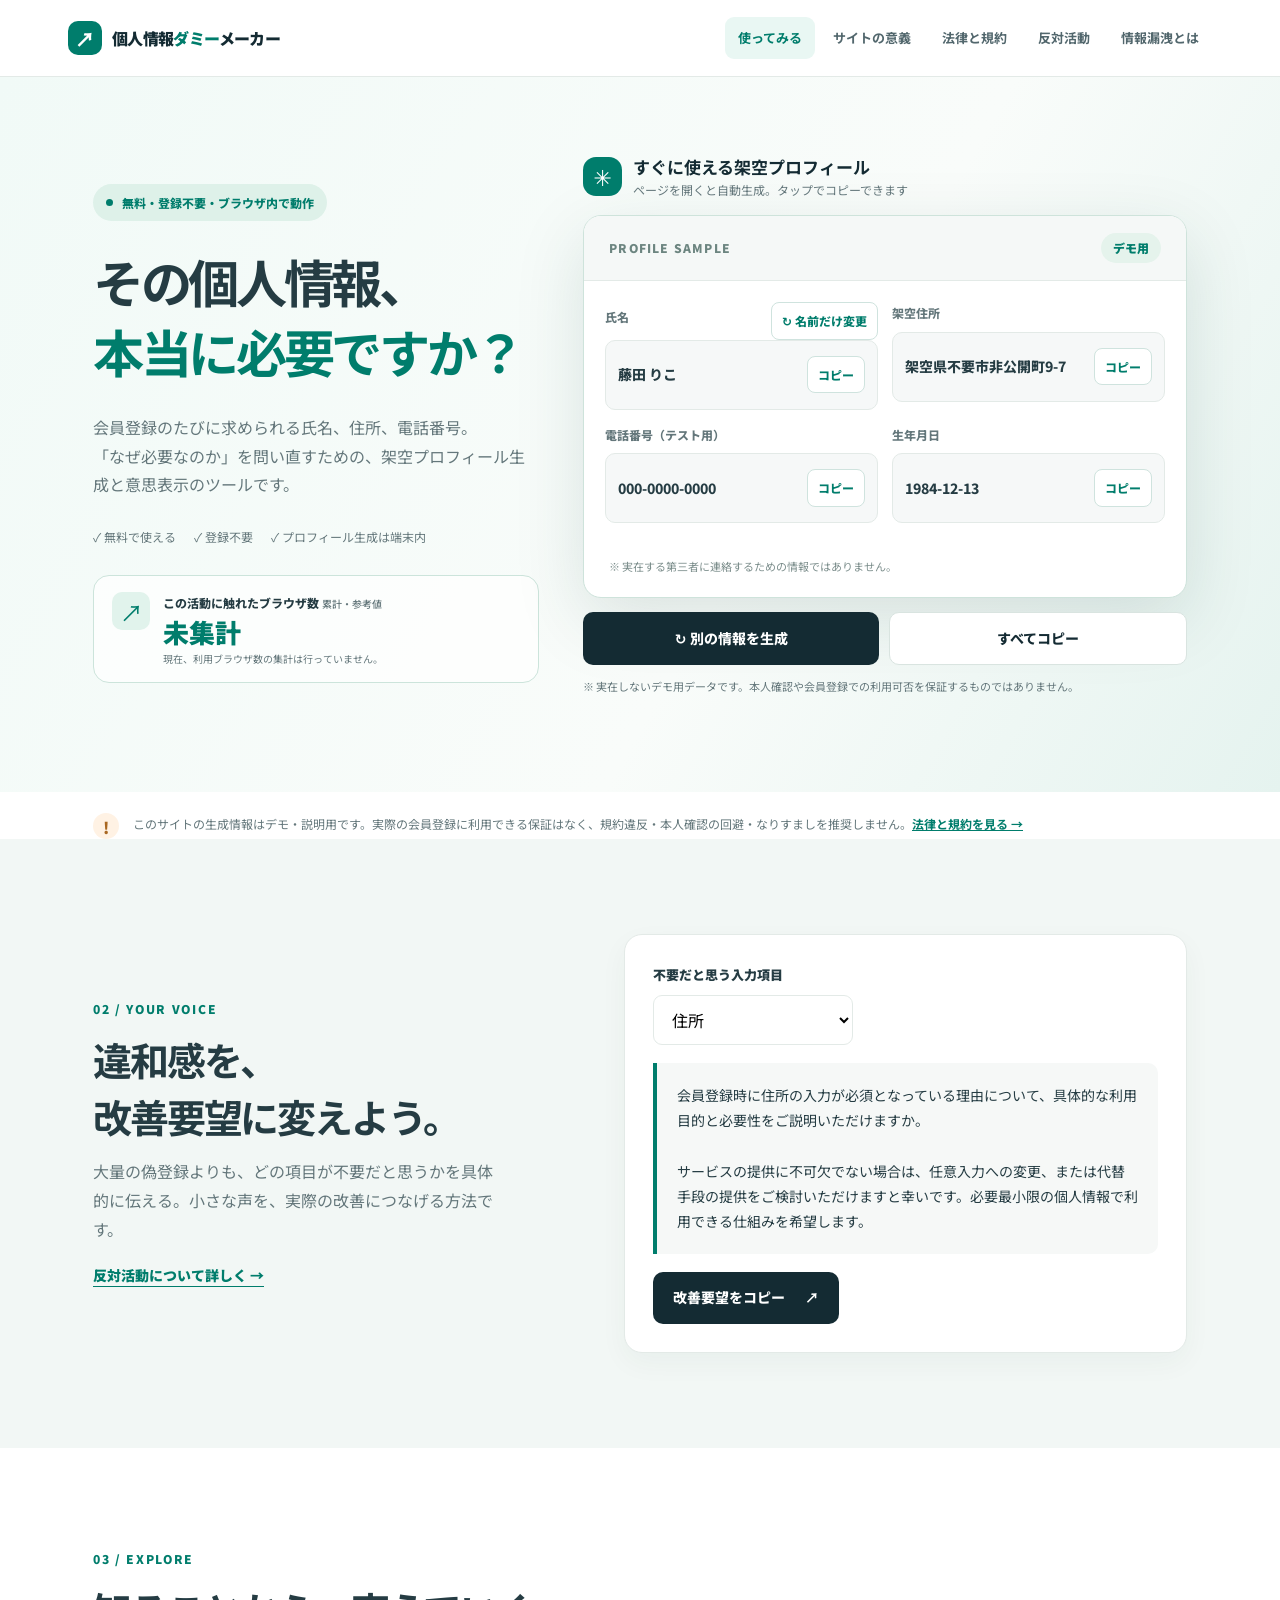
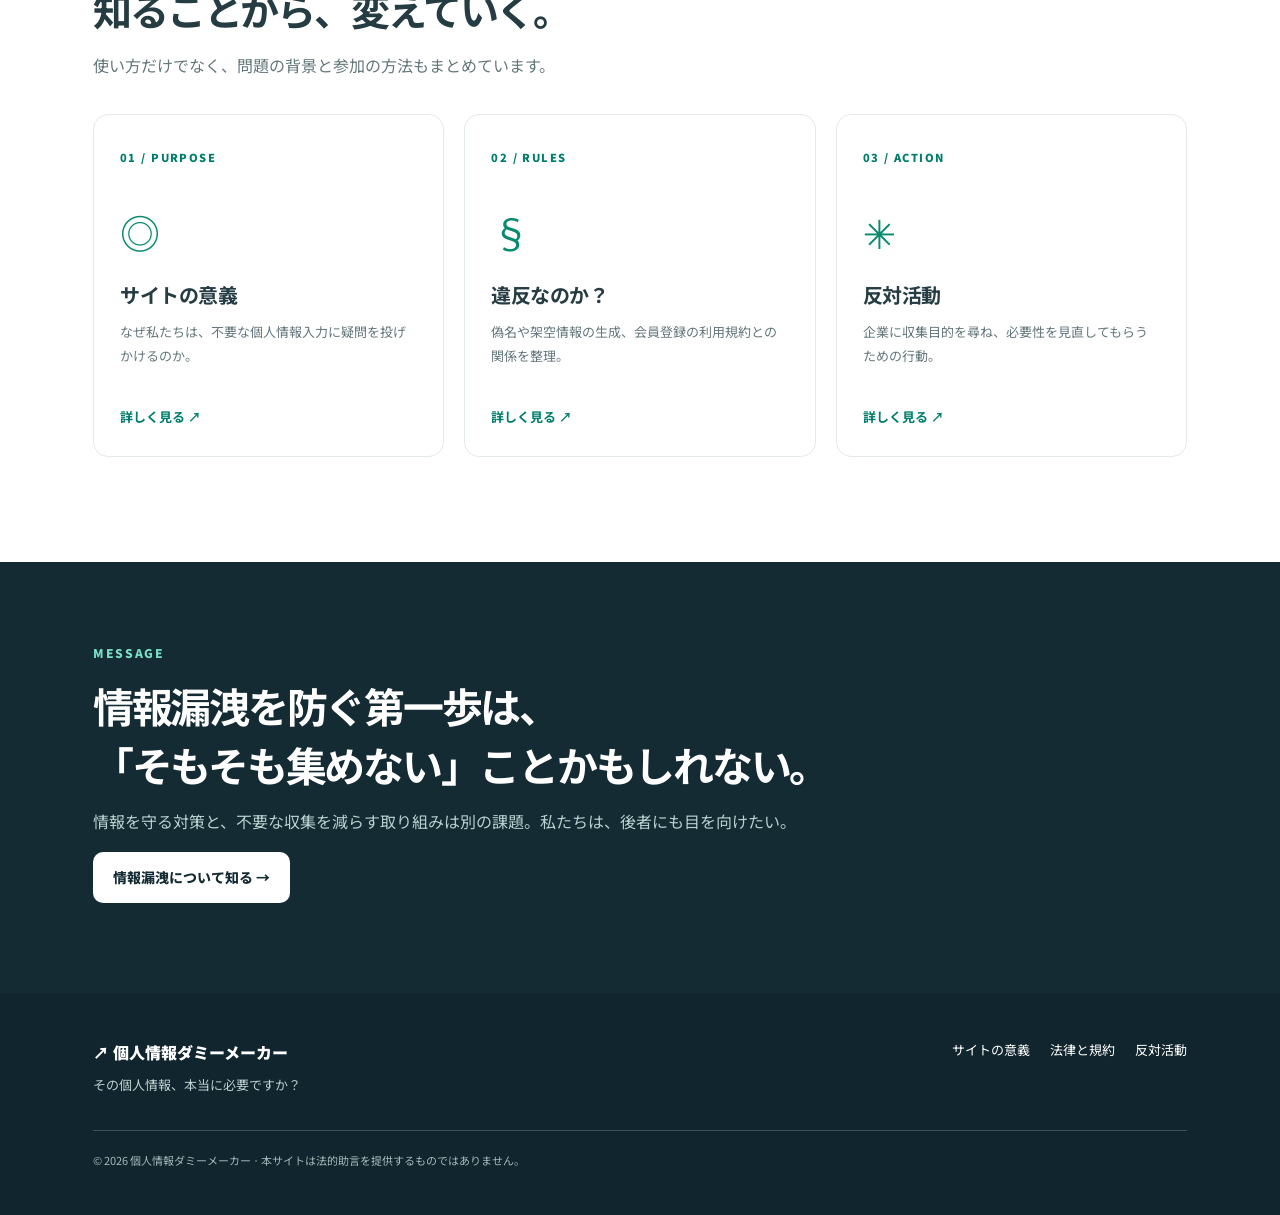
==== index.html @ c4159b0c "Publish v0.5 site with consistent branding and GitHub Pages SEO" ====
<!DOCTYPE html>

<html lang="ja"><head><meta charset="utf-8"/><meta content="width=device-width, initial-scale=1" name="viewport"/><meta content="#112a32" name="theme-color"/><meta content="架空の氏名・住所・テスト用電話番号を無料で生成。登録不要。会員登録時の不要な個人情報入力や情報漏洩について考え、企業への改善要望も作成できます。" name="description"/><meta content="index,follow" name="robots"/><meta content="website" property="og:type"/><meta content="個人情報ダミーメーカー｜無料の偽名・架空住所生成" property="og:title"/><meta content="架空の氏名・住所・テスト用電話番号を無料で生成。登録不要。会員登録時の不要な個人情報入力や情報漏洩について考え、企業への改善要望も作成できます。" property="og:description"/><title>個人情報ダミーメーカー｜無料の偽名・架空住所生成</title><link href="style.css" rel="stylesheet"/><script defer="" src="names.js"></script><script defer="" src="app.js"></script><meta content="個人情報ダミーメーカー" property="og:site_name"/><meta content="summary" name="twitter:card"/><link href="favicon.svg" rel="icon" type="image/svg+xml"/><link rel="canonical" href="https://belt32.github.io/privacy-dummy-maker/"/><meta property="og:url" content="https://belt32.github.io/privacy-dummy-maker/"/><script type="application/ld+json">{"@context": "https://schema.org", "@type": "WebSite", "name": "個人情報ダミーメーカー", "alternateName": "Privacy Dummy Maker", "url": "https://belt32.github.io/privacy-dummy-maker/", "inLanguage": "ja"}</script></head><body><a class="skip" href="#main">本文へスキップ</a><header class="topbar"><div class="topbar-inner"><a class="logo" href="index.html"><span class="logo-mark">↗</span><span>個人情報<span class="logo-accent">ダミー</span>メーカー</span></a><button aria-controls="mainNav" aria-expanded="false" aria-label="メニューを開く" class="menu-toggle" id="menuToggle"><span></span><span></span><span></span></button><nav aria-label="メインナビゲーション" class="nav" id="mainNav"><a aria-current="page" href="index.html">使ってみる</a><a href="purpose/index.html">サイトの意義</a><a href="legal/index.html">法律と規約</a><a href="action/index.html">反対活動</a><a href="information-leak/index.html">情報漏洩とは</a></nav></div></header><main id="main"><section class="hero"><div class="wrap hero-grid"><div class="hero-copy"><div class="pill"><span class="dot"></span> 無料・登録不要・ブラウザ内で動作</div><h1>その個人情報、<br/><span>本当に必要ですか？</span></h1><p>会員登録のたびに求められる氏名、住所、電話番号。<br/>「なぜ必要なのか」を問い直すための、架空プロフィール生成と意思表示のツールです。</p><div class="hero-foot"><span>✓ 無料で使える</span><span>✓ 登録不要</span><span>✓ プロフィール生成は端末内</span></div><div aria-label="累計の利用ブラウザ数" class="visitor-stat"><div aria-hidden="true" class="visitor-icon">↗</div><div><div class="visitor-stat-label">この活動に触れたブラウザ数 <span>累計・参考値</span></div><div aria-live="polite" class="visitor-value" id="visitorCount">未集計</div><p class="visitor-explain" id="visitorNote">現在、利用ブラウザ数の集計は行っていません。</p></div></div></div><div class="hero-generator" id="generator"><div class="instant-heading"><span class="instant-spark">✳</span><span><strong>すぐに使える架空プロフィール</strong><small>ページを開くと自動生成。タップでコピーできます</small></span></div><div class="generator-card"><div class="card-header"><span>PROFILE SAMPLE</span><span class="card-pill">デモ用</span></div><div class="fields"><div class="field"><div class="name-label-row"><label for="name">氏名</label><button aria-label="氏名だけを再生成" class="name-regen" id="refreshName" type="button">↻ 名前だけ変更</button></div><div class="field-line"><output id="name">青山 そら</output><button aria-label="氏名をコピー" data-copy="name" type="button">コピー</button></div></div><div class="field"><label for="address">架空住所</label><div class="field-line"><output id="address">架空県不要市情報最小町1-1</output><button aria-label="住所をコピー" data-copy="address" type="button">コピー</button></div></div><div class="field"><label for="phone">電話番号（テスト用）</label><div class="field-line"><output id="phone">000-0000-0000</output><button aria-label="電話番号をコピー" data-copy="phone" type="button">コピー</button></div></div><div class="field"><label for="birthday">生年月日</label><div class="field-line"><output id="birthday">1998-04-21</output><button aria-label="生年月日をコピー" data-copy="birthday" type="button">コピー</button></div></div></div><div class="card-bottom">※ 実在する第三者に連絡するための情報ではありません。</div></div><div class="instant-actions"><button class="btn btn-dark" id="refresh" type="button">↻ 別の情報を生成</button><button class="btn btn-outline" id="copyAll" type="button">すべてコピー</button></div><p class="instant-note">※ 実在しないデモ用データです。本人確認や会員登録での利用可否を保証するものではありません。</p><p aria-live="polite" class="feedback" id="status" role="status"></p></div></div></section><div class="notice wrap"><span>!</span><p>このサイトの生成情報はデモ・説明用です。実際の会員登録に利用できる保証はなく、規約違反・本人確認の回避・なりすましを推奨しません。<a href="legal/index.html">法律と規約を見る →</a></p></div><section class="soft-section" id="request"><div class="wrap split"><div><div class="eyebrow">02 / YOUR VOICE</div><h2>違和感を、<br/>改善要望に変えよう。</h2><p>大量の偽登録よりも、どの項目が不要だと思うかを具体的に伝える。小さな声を、実際の改善につなげる方法です。</p><a class="inline-link" href="action/index.html">反対活動について詳しく →</a></div><div class="request-card"><label for="target">不要だと思う入力項目</label><select id="target"><option value="住所">住所</option><option value="電話番号">電話番号</option><option value="本名">本名</option><option value="生年月日">生年月日</option></select><div aria-live="polite" class="letter" id="letter"></div><button class="btn btn-dark" id="copyLetter" type="button">改善要望をコピー <span>↗</span></button></div></div></section><section class="section wrap"><div class="eyebrow">03 / EXPLORE</div><h2>知ることから、変えていく。</h2><p class="section-lead">使い方だけでなく、問題の背景と参加の方法もまとめています。</p><div class="link-cards"><a class="link-card" href="purpose/index.html"><span class="link-no">01 / PURPOSE</span><span class="link-icon">◎</span><h3>サイトの意義</h3><p>なぜ私たちは、不要な個人情報入力に疑問を投げかけるのか。</p><b>詳しく見る ↗</b></a><a class="link-card" href="legal/index.html"><span class="link-no">02 / RULES</span><span class="link-icon">§</span><h3>違反なのか？</h3><p>偽名や架空情報の生成、会員登録の利用規約との関係を整理。</p><b>詳しく見る ↗</b></a><a class="link-card" href="action/index.html"><span class="link-no">03 / ACTION</span><span class="link-icon">✳</span><h3>反対活動</h3><p>企業に収集目的を尋ね、必要性を見直してもらうための行動。</p><b>詳しく見る ↗</b></a></div></section><section class="dark-band"><div class="wrap"><div class="eyebrow">MESSAGE</div><h2>情報漏洩を防ぐ第一歩は、<br/>「そもそも集めない」ことかもしれない。</h2><p>情報を守る対策と、不要な収集を減らす取り組みは別の課題。私たちは、後者にも目を向けたい。</p><a class="btn btn-white" href="information-leak/index.html">情報漏洩について知る →</a></div></section></main><footer><div class="footer-inner"><div><a class="footer-logo" href="index.html">↗ 個人情報ダミーメーカー</a><p>その個人情報、本当に必要ですか？</p></div><div class="footer-links"><a href="purpose/index.html">サイトの意義</a><a href="legal/index.html">法律と規約</a><a href="action/index.html">反対活動</a></div><small>© 2026 個人情報ダミーメーカー · 本サイトは法的助言を提供するものではありません。</small></div></footer></body></html>
---- style.css ----
@import url('https://fonts.googleapis.com/css2?family=Noto+Sans+JP:wght@400;500;600;700;800;900&display=swap');
:root{--navy:#142b33;--text:#253c43;--muted:#64777b;--teal:#007d6c;--light:#e9f7f3;--line:#e3eae7;--paper:#fff;--gray:#f6f8f8;--radius:16px}*{box-sizing:border-box}html{scroll-behavior:smooth;scroll-padding-top:100px}body{margin:0;color:var(--text);background:#fff;font:16px/1.8 'Noto Sans JP',system-ui,-apple-system,sans-serif}a{color:inherit}button,select{font:inherit}button{cursor:pointer}a:focus-visible,button:focus-visible,select:focus-visible{outline:3px solid #39baa1;outline-offset:3px}.wrap{max-width:1150px;padding-left:28px;padding-right:28px;margin:auto}.skip{position:absolute;top:-80px;left:12px;background:white;z-index:20}.skip:focus{top:8px}.topbar{position:sticky;top:0;z-index:10;background:#ffffffed;border-bottom:1px solid var(--line);backdrop-filter:blur(16px)}.topbar-inner{max-width:1200px;padding:0 28px;margin:auto;min-height:76px;display:flex;justify-content:space-between;align-items:center;gap:18px}.logo{text-decoration:none;font-size:16px;font-weight:900;white-space:nowrap;letter-spacing:-.04em;display:flex;align-items:center;gap:10px;color:var(--navy)}.logo-mark{display:grid;place-items:center;width:34px;height:34px;border-radius:10px;background:var(--teal);color:white;font-size:20px}.logo-accent{color:var(--teal)}.nav{display:flex;gap:5px;align-items:center}.nav a{text-decoration:none;font-size:13px;font-weight:700;padding:9px 13px;border-radius:9px;white-space:nowrap;color:#52676d}.nav a:hover{background:var(--gray);color:var(--teal)}.nav a[aria-current]{color:var(--teal);background:var(--light)}.menu-toggle{display:none;background:none;border:0;padding:9px}.menu-toggle span{width:22px;height:2px;background:var(--navy);display:block;margin:5px}.hero{background:linear-gradient(120deg,#f1faf7 0%,#f9fcfa 60%,#e5f3ef 100%);overflow:hidden}.hero-grid{display:grid;grid-template-columns:1.17fr .83fr;align-items:center;min-height:580px;gap:36px;padding-top:75px;padding-bottom:85px}.pill{display:inline-flex;align-items:center;gap:9px;font-weight:800;color:var(--teal);background:#def1e9;padding:8px 13px;border-radius:30px;font-size:12px}.dot{width:7px;height:7px;border-radius:50%;background:var(--teal)}h1,h2,h3,p{margin-top:0}.hero h1{font-size:clamp(38px,4.7vw,62px);line-height:1.36;letter-spacing:-.065em;margin:26px 0}.hero h1 span,.accent{color:var(--teal)}.hero-copy>p{color:var(--muted);font-size:16px;margin-bottom:27px}.hero-actions{display:flex;flex-wrap:wrap;gap:10px}.btn{border:0;display:inline-flex;align-items:center;justify-content:center;gap:20px;padding:13px 20px;border-radius:10px;text-decoration:none;font-weight:800;font-size:14px;transition:transform .15s,background .15s}.btn:hover{transform:translateY(-2px)}.btn-dark{background:var(--navy);color:#fff}.btn-dark:hover{background:#2a4c51}.btn-light,.btn-outline{background:white;color:var(--navy);border:1px solid #d9e4e0}.btn-white{background:#fff;color:var(--navy)}.hero-foot{display:flex;gap:18px;flex-wrap:wrap;font-size:12px;color:var(--muted);margin-top:27px}.hero-art{position:relative;display:grid;place-items:center;min-height:440px}.mock-card{position:relative;z-index:2;width:min(100%,365px);background:white;border:1px solid #e5efec;box-shadow:0 25px 70px #0a665026;border-radius:20px;padding:24px;transform:rotate(-4deg)}.mock-top{display:flex;justify-content:space-between;gap:10px;font-size:13px;margin-bottom:23px}.mock-top span{color:#9fb5af;letter-spacing:3px;font-size:10px}.mock-item{padding:13px 0;border-bottom:1px solid var(--line);display:grid;grid-template-columns:1fr auto;gap:3px}.mock-item small{grid-column:1/-1;color:var(--muted)}.mock-item strong{font-size:17px;letter-spacing:.01em}.mock-tag{font-size:11px;border-radius:6px;padding:3px 7px;color:#05866d;background:#e2f7f0}.mock-bottom{font-size:12px;text-align:center;color:var(--teal);font-weight:800;padding-top:23px}.ring{position:absolute;border:1px solid #72b9a66b;border-radius:50%;width:470px;height:470px}.ring-two{width:350px;height:350px}.notice{display:flex;align-items:flex-start;gap:14px;padding-top:21px;padding-bottom:0}.notice>span{background:#fff2e4;color:#a96822;width:26px;height:26px;border-radius:50%;flex:none;text-align:center;font-weight:900}.notice p{font-size:12px;color:var(--muted);margin:0}.notice a{font-weight:700;color:var(--teal)}.section{padding-top:100px;padding-bottom:105px}.section-heading{display:flex;align-items:end;justify-content:space-between;gap:20px;margin-bottom:30px}.eyebrow{color:var(--teal);font-size:12px;font-weight:900;letter-spacing:.14em;margin-bottom:12px}h2{font-size:clamp(27px,3.5vw,39px);line-height:1.45;letter-spacing:-.055em;margin-bottom:13px}h3{font-size:20px;line-height:1.5;letter-spacing:-.025em}.section-heading p,.section-lead,.lead,.split p,.generator-aside p,.link-card p,.prose p{color:var(--muted)}.section-heading p{margin-bottom:0}.generator-grid{display:grid;grid-template-columns:minmax(0,1.55fr) minmax(270px,.85fr);gap:23px}.generator-card,.request-card{background:#fff;border:1px solid var(--line);box-shadow:0 10px 28px #183e390b;border-radius:18px;overflow:hidden}.card-header{background:#f5f8f7;border-bottom:1px solid var(--line);padding:17px 25px;display:flex;justify-content:space-between;align-items:center;color:#6c8580;font-size:12px;font-weight:900;letter-spacing:.1em}.card-pill{background:#e5f3ec;border-radius:40px;padding:4px 12px;color:var(--teal);letter-spacing:0}.fields{display:grid;grid-template-columns:1fr 1fr;gap:18px;padding:25px}.field{min-width:0}.field label{display:block;color:var(--muted);font-size:12px;font-weight:800;margin-bottom:8px}.field-line{display:flex;min-height:61px;justify-content:space-between;align-items:center;gap:8px;background:var(--gray);border:1px solid var(--line);padding:10px 12px;border-radius:10px}.field output{font-weight:800;font-size:15px;overflow-wrap:anywhere}.field button{white-space:nowrap;border:1px solid #cfe3de;background:white;color:var(--teal);border-radius:8px;font-size:12px;font-weight:800;padding:7px 10px}.field button:hover{background:var(--light)}.card-bottom{padding:13px 25px 20px;color:#7c8e8c;font-size:11px}.generator-aside{background:var(--light);border-radius:18px;padding:28px}.aside-icon{font-size:32px;color:var(--teal)}.generator-aside h3{font-size:24px;margin:12px 0}.generator-aside p{font-size:14px}.generator-aside hr{border:0;border-top:1px solid #cde3db;margin:27px 0}.small{font-size:12px!important;color:var(--muted)}.inline-link{color:var(--teal);font-weight:900;text-underline-offset:5px;font-size:14px}.feedback{font-size:13px;color:var(--teal);margin-top:12px;min-height:20px}.soft-section{background:#f2f7f5;padding:95px 0}.split{display:grid;grid-template-columns:.9fr 1.1fr;gap:70px;align-items:center}.split>div>p{max-width:400px}.request-card{padding:28px}.request-card label{display:block;font-size:13px;font-weight:900;margin-bottom:9px}.request-card select{padding:11px 14px;border:1px solid var(--line);border-radius:9px;background:white;min-width:200px}.letter{white-space:pre-wrap;margin:18px 0;background:#f6f8f7;border-left:4px solid var(--teal);border-radius:0 10px 10px 0;padding:20px;font-size:14px}.link-cards{display:grid;grid-template-columns:repeat(3,1fr);gap:20px;margin-top:35px}.link-card{background:#fff;border:1px solid var(--line);border-radius:15px;padding:26px;text-decoration:none;transition:box-shadow .2s,transform .2s}.link-card:hover{box-shadow:0 14px 30px #162f2917;transform:translateY(-3px)}.link-no{font-size:11px;color:var(--teal);font-weight:900;letter-spacing:.13em}.link-icon{display:block;font-size:40px;margin:26px 0 12px;color:#0a8b70}.link-card h3{margin-bottom:10px}.link-card p{font-size:13px;min-height:68px}.link-card b{color:var(--teal);font-size:13px}.dark-band{background:var(--navy);color:white;padding:80px 0 90px}.dark-band h2{font-size:clamp(27px,3.2vw,43px)}.dark-band p{color:#bad0d0}.dark-band .eyebrow{color:#78ddc4}.page-intro{padding-top:85px;padding-bottom:70px;border-bottom:1px solid var(--line)}.page-intro h1{font-size:clamp(38px,5vw,61px);line-height:1.4;letter-spacing:-.06em;margin-bottom:18px}.page-intro .lead{max-width:780px;font-size:17px}.slim{max-width:950px}.feature-statement{font-size:clamp(23px,3vw,34px);font-weight:900;line-height:1.6;letter-spacing:-.04em;padding:35px;background:#eaf7f1;border-left:5px solid var(--teal);border-radius:0 16px 16px 0;margin-bottom:52px}.numbered article{display:grid;grid-template-columns:75px 1fr;gap:20px;padding:29px 0;border-bottom:1px solid var(--line)}.numbered article>span{font-size:35px;font-weight:900;color:#86bfae}.numbered h2{font-size:25px}.numbered p{color:var(--muted);margin:0}.info-box{background:#f5f8f7;border:1px solid var(--line);border-radius:15px;padding:25px 30px;margin:48px 0 25px}.info-box h3{margin-bottom:8px}.info-box p{margin-bottom:0;color:var(--muted)}.legal-summary{border-radius:15px;background:#eaf7f1;padding:26px;margin-bottom:36px}.legal-summary strong{color:var(--teal)}.legal-summary p{margin:9px 0 0}.law-row{display:grid;grid-template-columns:180px 1fr;gap:25px;border-bottom:1px solid var(--line);padding:26px 0}.law-row h3{font-size:19px;margin-bottom:5px}.law-row p{color:var(--muted);margin:0}.law-state{font-size:12px;font-weight:900;align-self:start;padding:7px 10px;border-radius:7px;text-align:center}.good{color:#177657;background:#e6f4ed}.caution{color:#855d11;background:#fff3d8}.risk{color:#a34443;background:#fff0ee}.slim>h2,.prose h2{font-size:26px;margin:45px 0 13px}.check-list{padding-left:23px;color:var(--text)}.check-list li{padding:5px 0}.sources{background:#f8fafa;border:1px solid var(--line);border-radius:12px;padding:24px;margin:45px 0 25px}.sources h3{font-size:16px}.sources a{display:block;color:var(--teal);font-weight:700;font-size:14px;padding:4px 0}.action-request{padding:30px;margin-top:45px;max-width:670px}.action-request h2{font-size:26px}.faq details{border-bottom:1px solid var(--line);padding:20px 0}.faq summary{cursor:pointer;font-weight:800}.faq details p{padding:15px 0 0;margin:0}.prose{max-width:900px}footer{background:#10252d;color:#fff;padding:45px 0}.footer-inner{max-width:1150px;margin:auto;padding:0 28px;display:grid;grid-template-columns:1fr 1fr;gap:20px}.footer-logo{text-decoration:none;font-weight:900}.footer-inner p{font-size:13px;color:#bed0d0;margin-top:6px}.footer-links{display:flex;justify-content:flex-end;gap:20px;font-size:13px}.footer-links a{text-decoration:none}.footer-inner small{color:#a2b8b9;grid-column:1/-1;border-top:1px solid #38515a;padding-top:20px;font-size:11px}@media(max-width:900px){.topbar-inner{padding:0 18px;min-height:66px}.menu-toggle{display:block}.nav{display:none;position:absolute;top:65px;left:0;right:0;background:white;box-shadow:0 12px 20px #142b331a;flex-direction:column;align-items:stretch;padding:10px 20px 18px}.nav.open{display:flex}.nav a{padding:12px}.hero-grid{grid-template-columns:1fr;padding-top:65px}.hero-art{min-height:330px}.mock-card{max-width:340px}.generator-grid,.split{grid-template-columns:1fr;gap:24px}.link-cards{grid-template-columns:repeat(2,1fr)}.ring{width:380px;height:380px}.ring-two{width:280px;height:280px}}@media(max-width:600px){.wrap{padding-left:19px;padding-right:19px}.logo{font-size:13px;gap:7px}.logo-mark{width:30px;height:30px}.hero-grid{padding-top:48px;padding-bottom:52px;gap:8px}.hero h1{font-size:clamp(32px,8vw,43px)}.hero-copy>p{font-size:14px}.hero-art{min-height:300px}.mock-card{width:80%;padding:18px;transform:rotate(-3deg)}.mock-item strong{font-size:15px}.hero-foot{gap:8px}.section{padding-top:68px;padding-bottom:75px}.section-heading{align-items:stretch;flex-direction:column}.section-heading .btn{align-self:flex-start}.fields{grid-template-columns:1fr;padding:18px;gap:15px}.generator-aside{padding:24px}.soft-section{padding:65px 0}.link-cards{grid-template-columns:1fr}.link-card p{min-height:auto}.page-intro{padding-top:55px;padding-bottom:45px}.page-intro h1{font-size:clamp(30px,8vw,44px)}.page-intro .lead{font-size:15px}.numbered article{grid-template-columns:46px 1fr;gap:14px}.numbered article>span{font-size:24px}.numbered h2{font-size:22px}.law-row{grid-template-columns:1fr;gap:12px}.law-state{justify-self:start}.footer-inner{grid-template-columns:1fr}.footer-links{justify-content:flex-start;flex-wrap:wrap}.feature-statement{padding:23px;font-size:22px}}
@media(prefers-reduced-motion:reduce){html{scroll-behavior:auto}*{transition:none!important}}

/* v0.3: immediate generator and honest counter */
.hero-grid{grid-template-columns:minmax(0,.85fr) minmax(0,1.15fr);gap:44px;min-height:0;padding-top:76px;padding-bottom:78px;align-items:center}
.hero-copy h1{font-size:clamp(35px,4.0vw,55px)}
.hero-generator{min-width:0;scroll-margin-top:100px}
.hero-generator .generator-card{box-shadow:0 22px 70px #123e3621;border-color:#cee3db}
.hero-generator .fields{grid-template-columns:1fr 1fr;gap:14px;padding:21px}
.hero-generator .field-line{min-height:70px}
.hero-generator .field output{font-size:14px}
.instant-heading{display:flex;align-items:center;gap:11px;margin-bottom:16px;color:var(--navy)}
.instant-heading strong,.instant-heading small{display:block;line-height:1.6}
.instant-heading strong{font-size:17px}
.instant-heading small{font-size:12px;color:var(--muted)}
.instant-spark{display:grid;place-items:center;color:white;background:var(--teal);width:39px;height:39px;flex:none;border-radius:13px;font-size:22px}
.instant-actions{display:flex;gap:10px;margin-top:14px}
.instant-actions .btn{flex:1;gap:9px}
.instant-note{font-size:11px;color:var(--muted);margin:12px 0 0;line-height:1.7}
.hero-generator .feedback{margin:0;min-height:18px}
.visitor-stat{display:flex;gap:13px;align-items:flex-start;border:1px solid #cce4db;border-radius:16px;padding:16px 18px;background:#ffffffb8;margin-top:27px;max-width:470px}
.visitor-icon{background:#e1f3ec;color:var(--teal);border-radius:10px;display:grid;place-items:center;width:38px;height:38px;flex:none;font-size:23px}
.visitor-stat-label{font-size:12px;color:var(--text);font-weight:800}
.visitor-stat-label span{font-weight:500;font-size:10px;color:var(--muted)}
.visitor-value{font-size:26px;font-weight:900;color:var(--teal);line-height:1.45;font-variant-numeric:tabular-nums}
.visitor-value.is-unavailable{font-size:17px;color:var(--muted)}
.visitor-explain{margin:0;font-size:10px;color:var(--muted);line-height:1.5}
@media(max-width:1000px){.hero-grid{grid-template-columns:1fr;gap:30px}.hero-generator{max-width:680px;width:100%}.hero-copy{max-width:680px}.hero-copy h1{font-size:clamp(34px,6vw,55px)}}
@media(max-width:600px){.hero-grid{padding-top:37px;padding-bottom:43px;gap:26px}.hero-generator .fields{grid-template-columns:1fr;padding:16px;gap:11px}.hero-generator .field-line{min-height:57px}.instant-actions{flex-wrap:wrap}.instant-actions .btn{font-size:12px;padding:12px 10px}.visitor-stat{margin-top:19px}.instant-heading strong{font-size:15px}.instant-heading small{font-size:11px}}

/* 氏名欄の再生成ボタン */
.name-label-row{display:flex;align-items:center;justify-content:space-between;gap:12px}.name-regen{font:inherit;font-size:12px;font-weight:700;cursor:pointer;border:0;background:transparent;color:#326e69;padding:4px 0}.name-regen:hover{text-decoration:underline}.name-regen:focus-visible{outline:2px solid #326e69;outline-offset:3px;border-radius:3px}
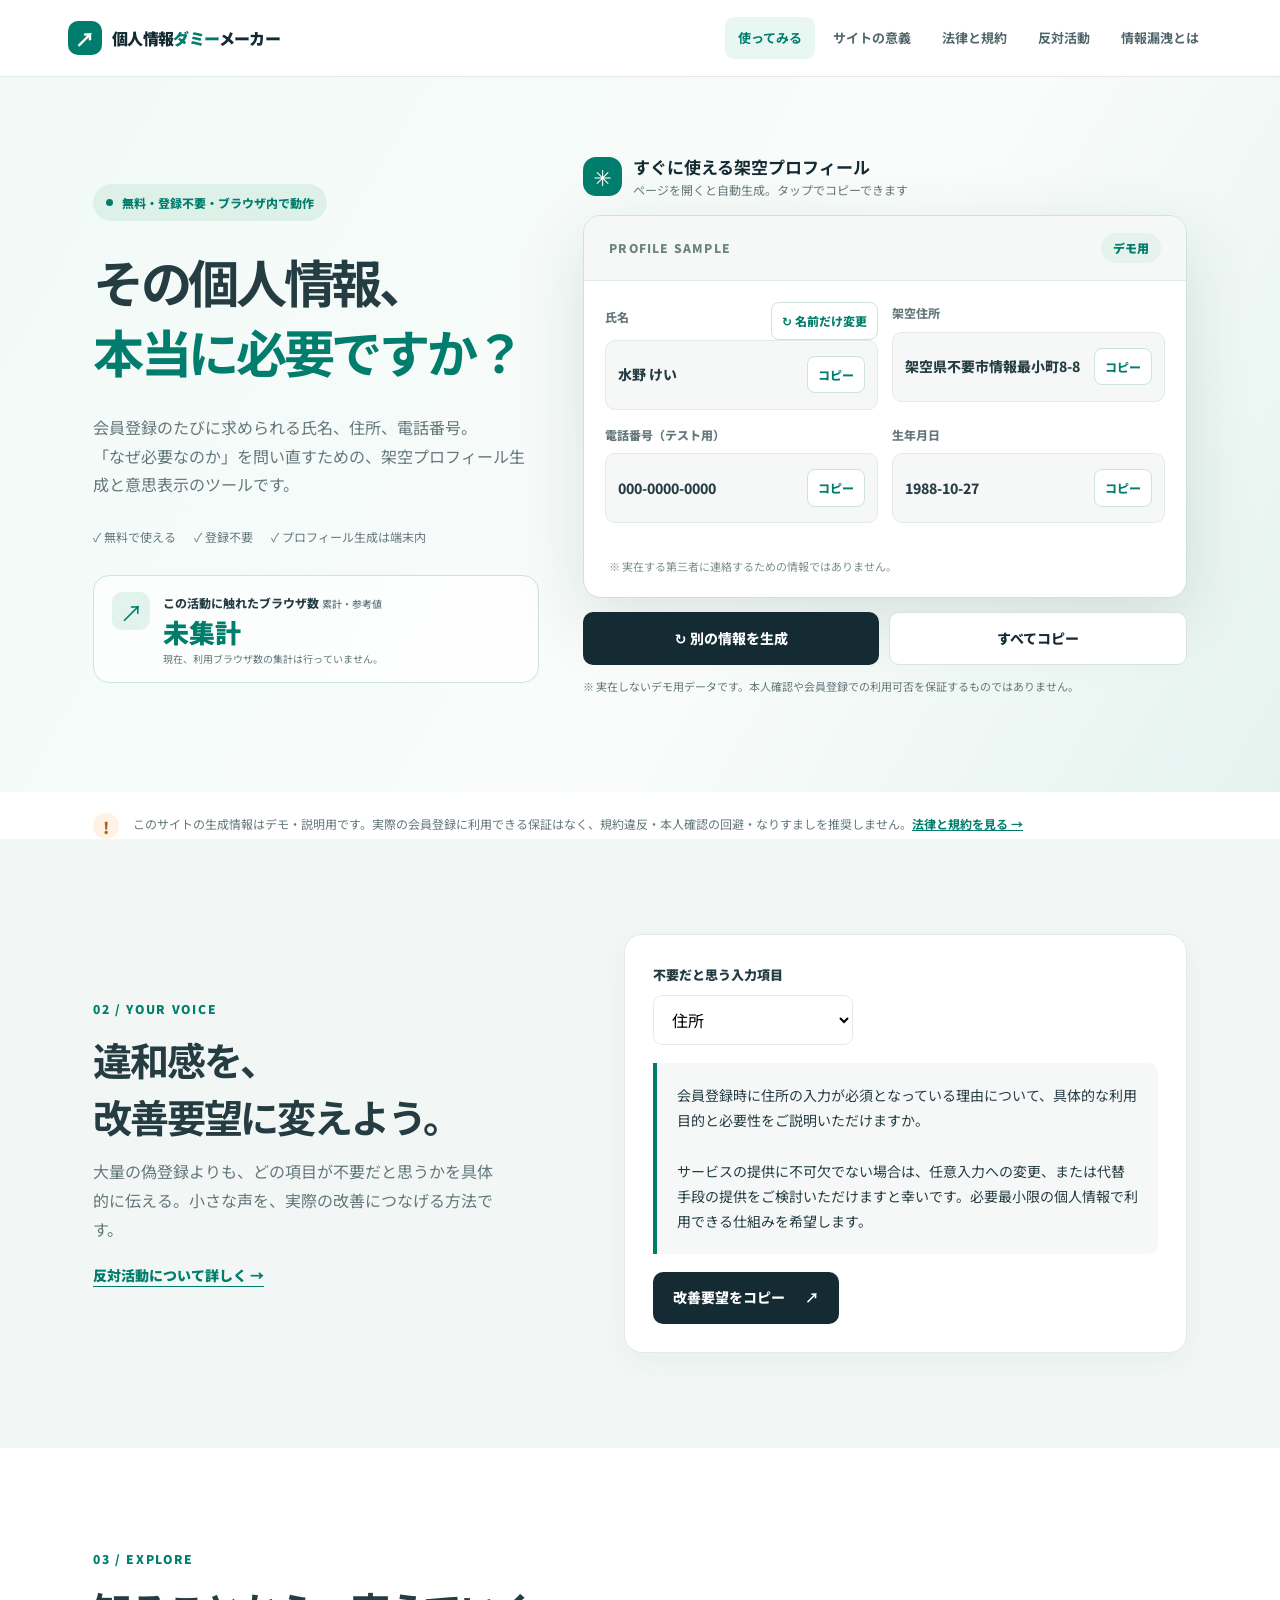
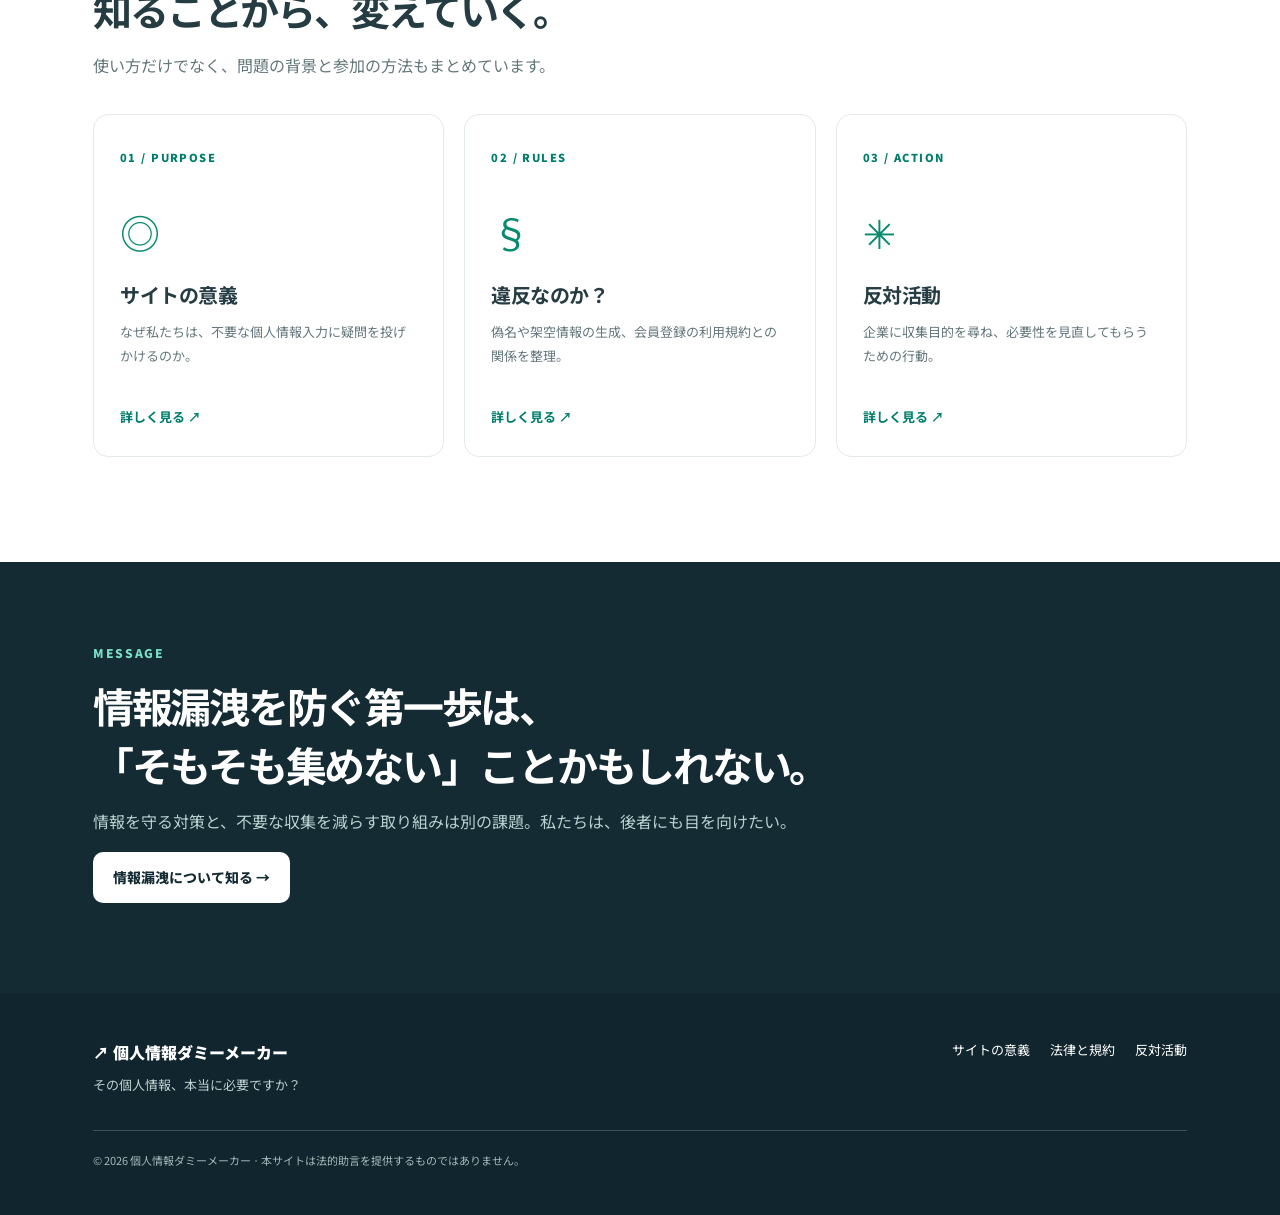
==== commit 9f40db75: "Prepare optional Cloudflare D1 browser counter with inactive configuration" ====
--- a/index.html
+++ b/index.html
@@ -1,3 +1,3 @@
 <!DOCTYPE html>
 
-<html lang="ja"><head><meta charset="utf-8"/><meta content="width=device-width, initial-scale=1" name="viewport"/><meta content="#112a32" name="theme-color"/><meta content="架空の氏名・住所・テスト用電話番号を無料で生成。登録不要。会員登録時の不要な個人情報入力や情報漏洩について考え、企業への改善要望も作成できます。" name="description"/><meta content="index,follow" name="robots"/><meta content="website" property="og:type"/><meta content="個人情報ダミーメーカー｜無料の偽名・架空住所生成" property="og:title"/><meta content="架空の氏名・住所・テスト用電話番号を無料で生成。登録不要。会員登録時の不要な個人情報入力や情報漏洩について考え、企業への改善要望も作成できます。" property="og:description"/><title>個人情報ダミーメーカー｜無料の偽名・架空住所生成</title><link href="style.css" rel="stylesheet"/><script defer="" src="names.js"></script><script defer="" src="app.js"></script><meta content="個人情報ダミーメーカー" property="og:site_name"/><meta content="summary" name="twitter:card"/><link href="favicon.svg" rel="icon" type="image/svg+xml"/><link rel="canonical" href="https://belt32.github.io/privacy-dummy-maker/"/><meta property="og:url" content="https://belt32.github.io/privacy-dummy-maker/"/><script type="application/ld+json">{"@context": "https://schema.org", "@type": "WebSite", "name": "個人情報ダミーメーカー", "alternateName": "Privacy Dummy Maker", "url": "https://belt32.github.io/privacy-dummy-maker/", "inLanguage": "ja"}</script></head><body><a class="skip" href="#main">本文へスキップ</a><header class="topbar"><div class="topbar-inner"><a class="logo" href="index.html"><span class="logo-mark">↗</span><span>個人情報<span class="logo-accent">ダミー</span>メーカー</span></a><button aria-controls="mainNav" aria-expanded="false" aria-label="メニューを開く" class="menu-toggle" id="menuToggle"><span></span><span></span><span></span></button><nav aria-label="メインナビゲーション" class="nav" id="mainNav"><a aria-current="page" href="index.html">使ってみる</a><a href="purpose/index.html">サイトの意義</a><a href="legal/index.html">法律と規約</a><a href="action/index.html">反対活動</a><a href="information-leak/index.html">情報漏洩とは</a></nav></div></header><main id="main"><section class="hero"><div class="wrap hero-grid"><div class="hero-copy"><div class="pill"><span class="dot"></span> 無料・登録不要・ブラウザ内で動作</div><h1>その個人情報、<br/><span>本当に必要ですか？</span></h1><p>会員登録のたびに求められる氏名、住所、電話番号。<br/>「なぜ必要なのか」を問い直すための、架空プロフィール生成と意思表示のツールです。</p><div class="hero-foot"><span>✓ 無料で使える</span><span>✓ 登録不要</span><span>✓ プロフィール生成は端末内</span></div><div aria-label="累計の利用ブラウザ数" class="visitor-stat"><div aria-hidden="true" class="visitor-icon">↗</div><div><div class="visitor-stat-label">この活動に触れたブラウザ数 <span>累計・参考値</span></div><div aria-live="polite" class="visitor-value" id="visitorCount">未集計</div><p class="visitor-explain" id="visitorNote">現在、利用ブラウザ数の集計は行っていません。</p></div></div></div><div class="hero-generator" id="generator"><div class="instant-heading"><span class="instant-spark">✳</span><span><strong>すぐに使える架空プロフィール</strong><small>ページを開くと自動生成。タップでコピーできます</small></span></div><div class="generator-card"><div class="card-header"><span>PROFILE SAMPLE</span><span class="card-pill">デモ用</span></div><div class="fields"><div class="field"><div class="name-label-row"><label for="name">氏名</label><button aria-label="氏名だけを再生成" class="name-regen" id="refreshName" type="button">↻ 名前だけ変更</button></div><div class="field-line"><output id="name">青山 そら</output><button aria-label="氏名をコピー" data-copy="name" type="button">コピー</button></div></div><div class="field"><label for="address">架空住所</label><div class="field-line"><output id="address">架空県不要市情報最小町1-1</output><button aria-label="住所をコピー" data-copy="address" type="button">コピー</button></div></div><div class="field"><label for="phone">電話番号（テスト用）</label><div class="field-line"><output id="phone">000-0000-0000</output><button aria-label="電話番号をコピー" data-copy="phone" type="button">コピー</button></div></div><div class="field"><label for="birthday">生年月日</label><div class="field-line"><output id="birthday">1998-04-21</output><button aria-label="生年月日をコピー" data-copy="birthday" type="button">コピー</button></div></div></div><div class="card-bottom">※ 実在する第三者に連絡するための情報ではありません。</div></div><div class="instant-actions"><button class="btn btn-dark" id="refresh" type="button">↻ 別の情報を生成</button><button class="btn btn-outline" id="copyAll" type="button">すべてコピー</button></div><p class="instant-note">※ 実在しないデモ用データです。本人確認や会員登録での利用可否を保証するものではありません。</p><p aria-live="polite" class="feedback" id="status" role="status"></p></div></div></section><div class="notice wrap"><span>!</span><p>このサイトの生成情報はデモ・説明用です。実際の会員登録に利用できる保証はなく、規約違反・本人確認の回避・なりすましを推奨しません。<a href="legal/index.html">法律と規約を見る →</a></p></div><section class="soft-section" id="request"><div class="wrap split"><div><div class="eyebrow">02 / YOUR VOICE</div><h2>違和感を、<br/>改善要望に変えよう。</h2><p>大量の偽登録よりも、どの項目が不要だと思うかを具体的に伝える。小さな声を、実際の改善につなげる方法です。</p><a class="inline-link" href="action/index.html">反対活動について詳しく →</a></div><div class="request-card"><label for="target">不要だと思う入力項目</label><select id="target"><option value="住所">住所</option><option value="電話番号">電話番号</option><option value="本名">本名</option><option value="生年月日">生年月日</option></select><div aria-live="polite" class="letter" id="letter"></div><button class="btn btn-dark" id="copyLetter" type="button">改善要望をコピー <span>↗</span></button></div></div></section><section class="section wrap"><div class="eyebrow">03 / EXPLORE</div><h2>知ることから、変えていく。</h2><p class="section-lead">使い方だけでなく、問題の背景と参加の方法もまとめています。</p><div class="link-cards"><a class="link-card" href="purpose/index.html"><span class="link-no">01 / PURPOSE</span><span class="link-icon">◎</span><h3>サイトの意義</h3><p>なぜ私たちは、不要な個人情報入力に疑問を投げかけるのか。</p><b>詳しく見る ↗</b></a><a class="link-card" href="legal/index.html"><span class="link-no">02 / RULES</span><span class="link-icon">§</span><h3>違反なのか？</h3><p>偽名や架空情報の生成、会員登録の利用規約との関係を整理。</p><b>詳しく見る ↗</b></a><a class="link-card" href="action/index.html"><span class="link-no">03 / ACTION</span><span class="link-icon">✳</span><h3>反対活動</h3><p>企業に収集目的を尋ね、必要性を見直してもらうための行動。</p><b>詳しく見る ↗</b></a></div></section><section class="dark-band"><div class="wrap"><div class="eyebrow">MESSAGE</div><h2>情報漏洩を防ぐ第一歩は、<br/>「そもそも集めない」ことかもしれない。</h2><p>情報を守る対策と、不要な収集を減らす取り組みは別の課題。私たちは、後者にも目を向けたい。</p><a class="btn btn-white" href="information-leak/index.html">情報漏洩について知る →</a></div></section></main><footer><div class="footer-inner"><div><a class="footer-logo" href="index.html">↗ 個人情報ダミーメーカー</a><p>その個人情報、本当に必要ですか？</p></div><div class="footer-links"><a href="purpose/index.html">サイトの意義</a><a href="legal/index.html">法律と規約</a><a href="action/index.html">反対活動</a></div><small>© 2026 個人情報ダミーメーカー · 本サイトは法的助言を提供するものではありません。</small></div></footer></body></html>+<html lang="ja"><head><meta charset="utf-8"/><meta content="width=device-width, initial-scale=1" name="viewport"/><meta content="#112a32" name="theme-color"/><meta content="架空の氏名・住所・テスト用電話番号を無料で生成。登録不要。会員登録時の不要な個人情報入力や情報漏洩について考え、企業への改善要望も作成できます。" name="description"/><meta content="index,follow" name="robots"/><meta content="website" property="og:type"/><meta content="個人情報ダミーメーカー｜無料の偽名・架空住所生成" property="og:title"/><meta content="架空の氏名・住所・テスト用電話番号を無料で生成。登録不要。会員登録時の不要な個人情報入力や情報漏洩について考え、企業への改善要望も作成できます。" property="og:description"/><title>個人情報ダミーメーカー｜無料の偽名・架空住所生成</title><link href="style.css" rel="stylesheet"/><script defer="" src="names.js"></script><script defer="" src="app.js"></script><meta content="個人情報ダミーメーカー" property="og:site_name"/><meta content="summary" name="twitter:card"/><link href="favicon.svg" rel="icon" type="image/svg+xml"/><link rel="canonical" href="https://belt32.github.io/privacy-dummy-maker/"/><meta property="og:url" content="https://belt32.github.io/privacy-dummy-maker/"/><script type="application/ld+json">{"@context": "https://schema.org", "@type": "WebSite", "name": "個人情報ダミーメーカー", "alternateName": "Privacy Dummy Maker", "url": "https://belt32.github.io/privacy-dummy-maker/", "inLanguage": "ja"}</script><script defer src="counter-config.js"></script><script defer src="counter.js"></script></head><body><a class="skip" href="#main">本文へスキップ</a><header class="topbar"><div class="topbar-inner"><a class="logo" href="index.html"><span class="logo-mark">↗</span><span>個人情報<span class="logo-accent">ダミー</span>メーカー</span></a><button aria-controls="mainNav" aria-expanded="false" aria-label="メニューを開く" class="menu-toggle" id="menuToggle"><span></span><span></span><span></span></button><nav aria-label="メインナビゲーション" class="nav" id="mainNav"><a aria-current="page" href="index.html">使ってみる</a><a href="purpose/index.html">サイトの意義</a><a href="legal/index.html">法律と規約</a><a href="action/index.html">反対活動</a><a href="information-leak/index.html">情報漏洩とは</a></nav></div></header><main id="main"><section class="hero"><div class="wrap hero-grid"><div class="hero-copy"><div class="pill"><span class="dot"></span> 無料・登録不要・ブラウザ内で動作</div><h1>その個人情報、<br/><span>本当に必要ですか？</span></h1><p>会員登録のたびに求められる氏名、住所、電話番号。<br/>「なぜ必要なのか」を問い直すための、架空プロフィール生成と意思表示のツールです。</p><div class="hero-foot"><span>✓ 無料で使える</span><span>✓ 登録不要</span><span>✓ プロフィール生成は端末内</span></div><div aria-label="累計の利用ブラウザ数" class="visitor-stat"><div aria-hidden="true" class="visitor-icon">↗</div><div><div class="visitor-stat-label">この活動に触れたブラウザ数 <span>累計・参考値</span></div><div aria-live="polite" class="visitor-value" id="visitorCount">未集計</div><p class="visitor-explain" id="visitorNote">現在、利用ブラウザ数の集計は行っていません。</p></div></div></div><div class="hero-generator" id="generator"><div class="instant-heading"><span class="instant-spark">✳</span><span><strong>すぐに使える架空プロフィール</strong><small>ページを開くと自動生成。タップでコピーできます</small></span></div><div class="generator-card"><div class="card-header"><span>PROFILE SAMPLE</span><span class="card-pill">デモ用</span></div><div class="fields"><div class="field"><div class="name-label-row"><label for="name">氏名</label><button aria-label="氏名だけを再生成" class="name-regen" id="refreshName" type="button">↻ 名前だけ変更</button></div><div class="field-line"><output id="name">青山 そら</output><button aria-label="氏名をコピー" data-copy="name" type="button">コピー</button></div></div><div class="field"><label for="address">架空住所</label><div class="field-line"><output id="address">架空県不要市情報最小町1-1</output><button aria-label="住所をコピー" data-copy="address" type="button">コピー</button></div></div><div class="field"><label for="phone">電話番号（テスト用）</label><div class="field-line"><output id="phone">000-0000-0000</output><button aria-label="電話番号をコピー" data-copy="phone" type="button">コピー</button></div></div><div class="field"><label for="birthday">生年月日</label><div class="field-line"><output id="birthday">1998-04-21</output><button aria-label="生年月日をコピー" data-copy="birthday" type="button">コピー</button></div></div></div><div class="card-bottom">※ 実在する第三者に連絡するための情報ではありません。</div></div><div class="instant-actions"><button class="btn btn-dark" id="refresh" type="button">↻ 別の情報を生成</button><button class="btn btn-outline" id="copyAll" type="button">すべてコピー</button></div><p class="instant-note">※ 実在しないデモ用データです。本人確認や会員登録での利用可否を保証するものではありません。</p><p aria-live="polite" class="feedback" id="status" role="status"></p></div></div></section><div class="notice wrap"><span>!</span><p>このサイトの生成情報はデモ・説明用です。実際の会員登録に利用できる保証はなく、規約違反・本人確認の回避・なりすましを推奨しません。<a href="legal/index.html">法律と規約を見る →</a></p></div><section class="soft-section" id="request"><div class="wrap split"><div><div class="eyebrow">02 / YOUR VOICE</div><h2>違和感を、<br/>改善要望に変えよう。</h2><p>大量の偽登録よりも、どの項目が不要だと思うかを具体的に伝える。小さな声を、実際の改善につなげる方法です。</p><a class="inline-link" href="action/index.html">反対活動について詳しく →</a></div><div class="request-card"><label for="target">不要だと思う入力項目</label><select id="target"><option value="住所">住所</option><option value="電話番号">電話番号</option><option value="本名">本名</option><option value="生年月日">生年月日</option></select><div aria-live="polite" class="letter" id="letter"></div><button class="btn btn-dark" id="copyLetter" type="button">改善要望をコピー <span>↗</span></button></div></div></section><section class="section wrap"><div class="eyebrow">03 / EXPLORE</div><h2>知ることから、変えていく。</h2><p class="section-lead">使い方だけでなく、問題の背景と参加の方法もまとめています。</p><div class="link-cards"><a class="link-card" href="purpose/index.html"><span class="link-no">01 / PURPOSE</span><span class="link-icon">◎</span><h3>サイトの意義</h3><p>なぜ私たちは、不要な個人情報入力に疑問を投げかけるのか。</p><b>詳しく見る ↗</b></a><a class="link-card" href="legal/index.html"><span class="link-no">02 / RULES</span><span class="link-icon">§</span><h3>違反なのか？</h3><p>偽名や架空情報の生成、会員登録の利用規約との関係を整理。</p><b>詳しく見る ↗</b></a><a class="link-card" href="action/index.html"><span class="link-no">03 / ACTION</span><span class="link-icon">✳</span><h3>反対活動</h3><p>企業に収集目的を尋ね、必要性を見直してもらうための行動。</p><b>詳しく見る ↗</b></a></div></section><section class="dark-band"><div class="wrap"><div class="eyebrow">MESSAGE</div><h2>情報漏洩を防ぐ第一歩は、<br/>「そもそも集めない」ことかもしれない。</h2><p>情報を守る対策と、不要な収集を減らす取り組みは別の課題。私たちは、後者にも目を向けたい。</p><a class="btn btn-white" href="information-leak/index.html">情報漏洩について知る →</a></div></section></main><footer><div class="footer-inner"><div><a class="footer-logo" href="index.html">↗ 個人情報ダミーメーカー</a><p>その個人情報、本当に必要ですか？</p></div><div class="footer-links"><a href="purpose/index.html">サイトの意義</a><a href="legal/index.html">法律と規約</a><a href="action/index.html">反対活動</a></div><small>© 2026 個人情報ダミーメーカー · 本サイトは法的助言を提供するものではありません。</small></div></footer></body></html>
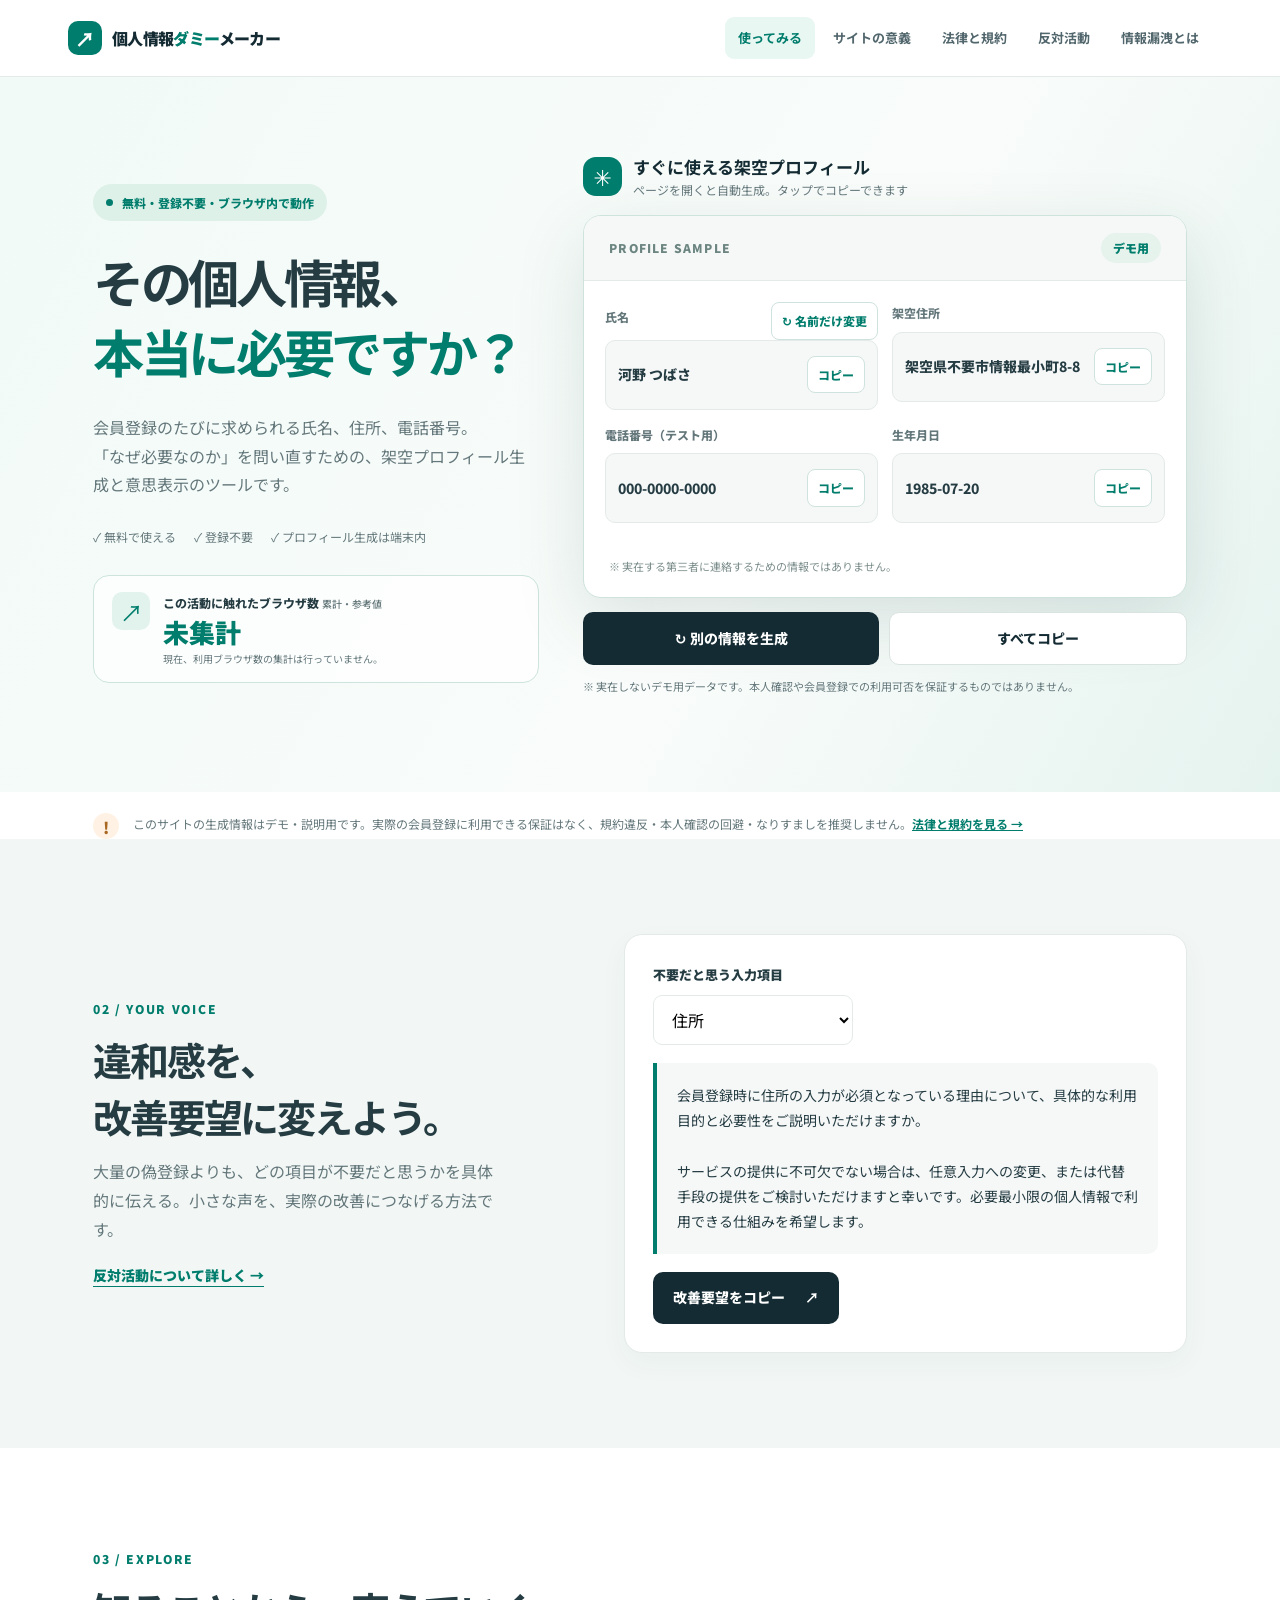
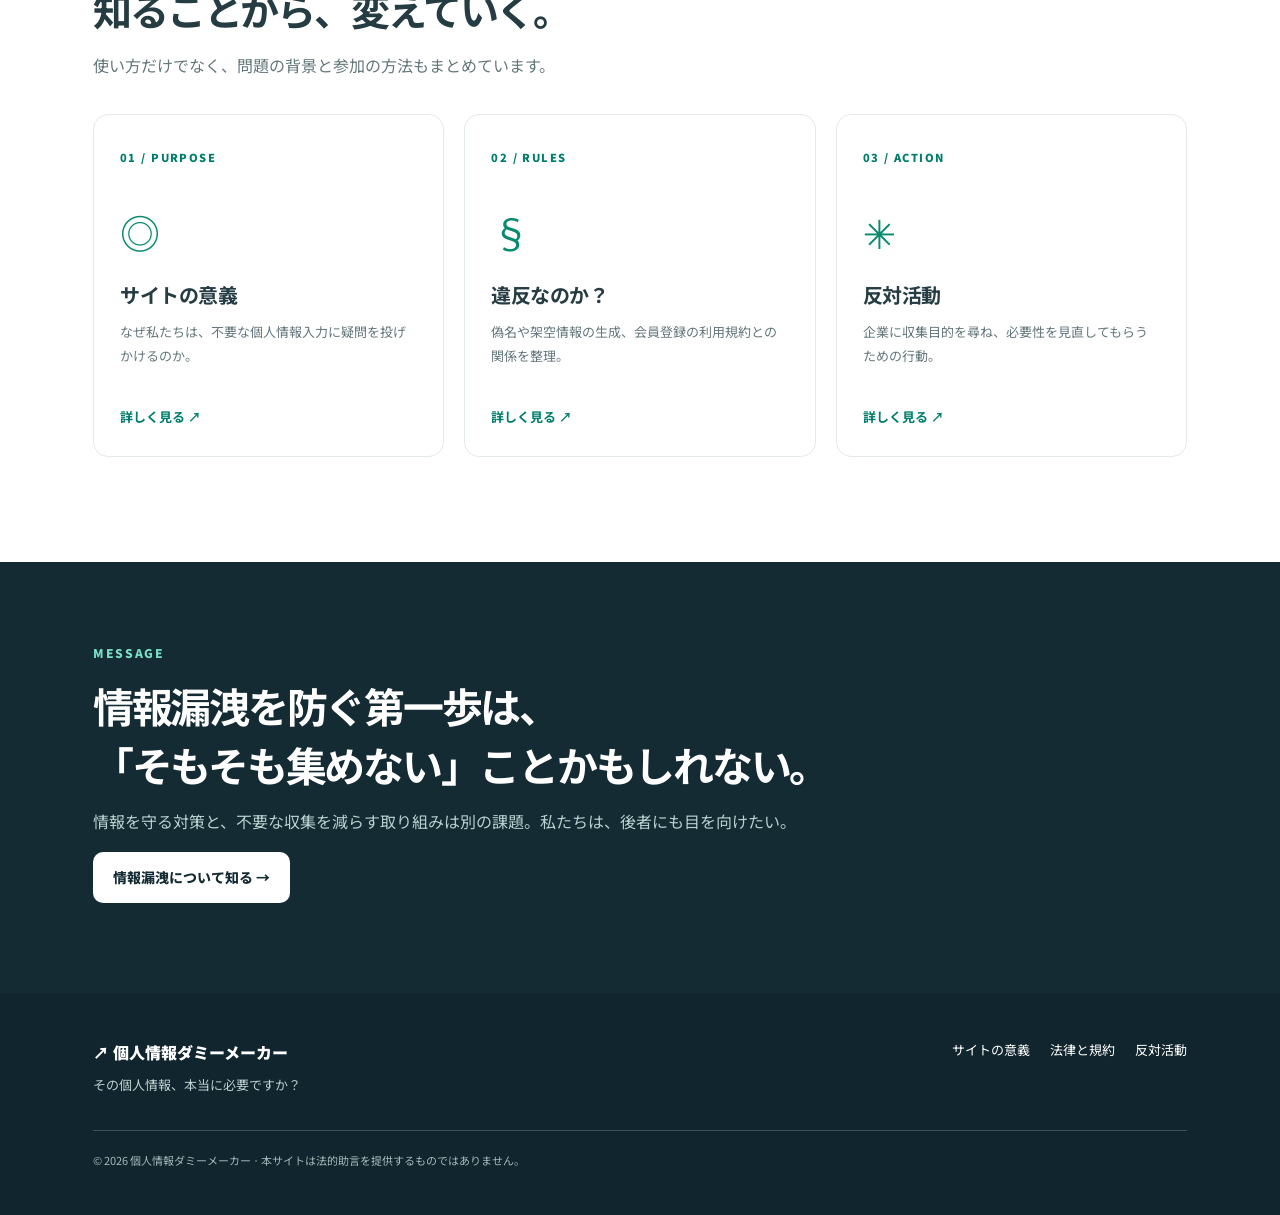
==== commit 41ba97b7: "Add Google Search Console ownership verification tag" ====
--- a/index.html
+++ b/index.html
@@ -1,3 +1,3 @@
 <!DOCTYPE html>
 
-<html lang="ja"><head><meta charset="utf-8"/><meta content="width=device-width, initial-scale=1" name="viewport"/><meta content="#112a32" name="theme-color"/><meta content="架空の氏名・住所・テスト用電話番号を無料で生成。登録不要。会員登録時の不要な個人情報入力や情報漏洩について考え、企業への改善要望も作成できます。" name="description"/><meta content="index,follow" name="robots"/><meta content="website" property="og:type"/><meta content="個人情報ダミーメーカー｜無料の偽名・架空住所生成" property="og:title"/><meta content="架空の氏名・住所・テスト用電話番号を無料で生成。登録不要。会員登録時の不要な個人情報入力や情報漏洩について考え、企業への改善要望も作成できます。" property="og:description"/><title>個人情報ダミーメーカー｜無料の偽名・架空住所生成</title><link href="style.css" rel="stylesheet"/><script defer="" src="names.js"></script><script defer="" src="app.js"></script><meta content="個人情報ダミーメーカー" property="og:site_name"/><meta content="summary" name="twitter:card"/><link href="favicon.svg" rel="icon" type="image/svg+xml"/><link rel="canonical" href="https://belt32.github.io/privacy-dummy-maker/"/><meta property="og:url" content="https://belt32.github.io/privacy-dummy-maker/"/><script type="application/ld+json">{"@context": "https://schema.org", "@type": "WebSite", "name": "個人情報ダミーメーカー", "alternateName": "Privacy Dummy Maker", "url": "https://belt32.github.io/privacy-dummy-maker/", "inLanguage": "ja"}</script><script defer src="counter-config.js"></script><script defer src="counter.js"></script></head><body><a class="skip" href="#main">本文へスキップ</a><header class="topbar"><div class="topbar-inner"><a class="logo" href="index.html"><span class="logo-mark">↗</span><span>個人情報<span class="logo-accent">ダミー</span>メーカー</span></a><button aria-controls="mainNav" aria-expanded="false" aria-label="メニューを開く" class="menu-toggle" id="menuToggle"><span></span><span></span><span></span></button><nav aria-label="メインナビゲーション" class="nav" id="mainNav"><a aria-current="page" href="index.html">使ってみる</a><a href="purpose/index.html">サイトの意義</a><a href="legal/index.html">法律と規約</a><a href="action/index.html">反対活動</a><a href="information-leak/index.html">情報漏洩とは</a></nav></div></header><main id="main"><section class="hero"><div class="wrap hero-grid"><div class="hero-copy"><div class="pill"><span class="dot"></span> 無料・登録不要・ブラウザ内で動作</div><h1>その個人情報、<br/><span>本当に必要ですか？</span></h1><p>会員登録のたびに求められる氏名、住所、電話番号。<br/>「なぜ必要なのか」を問い直すための、架空プロフィール生成と意思表示のツールです。</p><div class="hero-foot"><span>✓ 無料で使える</span><span>✓ 登録不要</span><span>✓ プロフィール生成は端末内</span></div><div aria-label="累計の利用ブラウザ数" class="visitor-stat"><div aria-hidden="true" class="visitor-icon">↗</div><div><div class="visitor-stat-label">この活動に触れたブラウザ数 <span>累計・参考値</span></div><div aria-live="polite" class="visitor-value" id="visitorCount">未集計</div><p class="visitor-explain" id="visitorNote">現在、利用ブラウザ数の集計は行っていません。</p></div></div></div><div class="hero-generator" id="generator"><div class="instant-heading"><span class="instant-spark">✳</span><span><strong>すぐに使える架空プロフィール</strong><small>ページを開くと自動生成。タップでコピーできます</small></span></div><div class="generator-card"><div class="card-header"><span>PROFILE SAMPLE</span><span class="card-pill">デモ用</span></div><div class="fields"><div class="field"><div class="name-label-row"><label for="name">氏名</label><button aria-label="氏名だけを再生成" class="name-regen" id="refreshName" type="button">↻ 名前だけ変更</button></div><div class="field-line"><output id="name">青山 そら</output><button aria-label="氏名をコピー" data-copy="name" type="button">コピー</button></div></div><div class="field"><label for="address">架空住所</label><div class="field-line"><output id="address">架空県不要市情報最小町1-1</output><button aria-label="住所をコピー" data-copy="address" type="button">コピー</button></div></div><div class="field"><label for="phone">電話番号（テスト用）</label><div class="field-line"><output id="phone">000-0000-0000</output><button aria-label="電話番号をコピー" data-copy="phone" type="button">コピー</button></div></div><div class="field"><label for="birthday">生年月日</label><div class="field-line"><output id="birthday">1998-04-21</output><button aria-label="生年月日をコピー" data-copy="birthday" type="button">コピー</button></div></div></div><div class="card-bottom">※ 実在する第三者に連絡するための情報ではありません。</div></div><div class="instant-actions"><button class="btn btn-dark" id="refresh" type="button">↻ 別の情報を生成</button><button class="btn btn-outline" id="copyAll" type="button">すべてコピー</button></div><p class="instant-note">※ 実在しないデモ用データです。本人確認や会員登録での利用可否を保証するものではありません。</p><p aria-live="polite" class="feedback" id="status" role="status"></p></div></div></section><div class="notice wrap"><span>!</span><p>このサイトの生成情報はデモ・説明用です。実際の会員登録に利用できる保証はなく、規約違反・本人確認の回避・なりすましを推奨しません。<a href="legal/index.html">法律と規約を見る →</a></p></div><section class="soft-section" id="request"><div class="wrap split"><div><div class="eyebrow">02 / YOUR VOICE</div><h2>違和感を、<br/>改善要望に変えよう。</h2><p>大量の偽登録よりも、どの項目が不要だと思うかを具体的に伝える。小さな声を、実際の改善につなげる方法です。</p><a class="inline-link" href="action/index.html">反対活動について詳しく →</a></div><div class="request-card"><label for="target">不要だと思う入力項目</label><select id="target"><option value="住所">住所</option><option value="電話番号">電話番号</option><option value="本名">本名</option><option value="生年月日">生年月日</option></select><div aria-live="polite" class="letter" id="letter"></div><button class="btn btn-dark" id="copyLetter" type="button">改善要望をコピー <span>↗</span></button></div></div></section><section class="section wrap"><div class="eyebrow">03 / EXPLORE</div><h2>知ることから、変えていく。</h2><p class="section-lead">使い方だけでなく、問題の背景と参加の方法もまとめています。</p><div class="link-cards"><a class="link-card" href="purpose/index.html"><span class="link-no">01 / PURPOSE</span><span class="link-icon">◎</span><h3>サイトの意義</h3><p>なぜ私たちは、不要な個人情報入力に疑問を投げかけるのか。</p><b>詳しく見る ↗</b></a><a class="link-card" href="legal/index.html"><span class="link-no">02 / RULES</span><span class="link-icon">§</span><h3>違反なのか？</h3><p>偽名や架空情報の生成、会員登録の利用規約との関係を整理。</p><b>詳しく見る ↗</b></a><a class="link-card" href="action/index.html"><span class="link-no">03 / ACTION</span><span class="link-icon">✳</span><h3>反対活動</h3><p>企業に収集目的を尋ね、必要性を見直してもらうための行動。</p><b>詳しく見る ↗</b></a></div></section><section class="dark-band"><div class="wrap"><div class="eyebrow">MESSAGE</div><h2>情報漏洩を防ぐ第一歩は、<br/>「そもそも集めない」ことかもしれない。</h2><p>情報を守る対策と、不要な収集を減らす取り組みは別の課題。私たちは、後者にも目を向けたい。</p><a class="btn btn-white" href="information-leak/index.html">情報漏洩について知る →</a></div></section></main><footer><div class="footer-inner"><div><a class="footer-logo" href="index.html">↗ 個人情報ダミーメーカー</a><p>その個人情報、本当に必要ですか？</p></div><div class="footer-links"><a href="purpose/index.html">サイトの意義</a><a href="legal/index.html">法律と規約</a><a href="action/index.html">反対活動</a></div><small>© 2026 個人情報ダミーメーカー · 本サイトは法的助言を提供するものではありません。</small></div></footer></body></html>+<html lang="ja"><head><meta charset="utf-8"/><meta content="width=device-width, initial-scale=1" name="viewport"/><meta content="#112a32" name="theme-color"/><meta content="架空の氏名・住所・テスト用電話番号を無料で生成。登録不要。会員登録時の不要な個人情報入力や情報漏洩について考え、企業への改善要望も作成できます。" name="description"/><meta content="index,follow" name="robots"/><meta content="website" property="og:type"/><meta content="個人情報ダミーメーカー｜無料の偽名・架空住所生成" property="og:title"/><meta content="架空の氏名・住所・テスト用電話番号を無料で生成。登録不要。会員登録時の不要な個人情報入力や情報漏洩について考え、企業への改善要望も作成できます。" property="og:description"/><title>個人情報ダミーメーカー｜無料の偽名・架空住所生成</title><link href="style.css" rel="stylesheet"/><script defer="" src="names.js"></script><script defer="" src="app.js"></script><meta content="個人情報ダミーメーカー" property="og:site_name"/><meta content="summary" name="twitter:card"/><link href="favicon.svg" rel="icon" type="image/svg+xml"/><link rel="canonical" href="https://belt32.github.io/privacy-dummy-maker/"/><meta property="og:url" content="https://belt32.github.io/privacy-dummy-maker/"/><script type="application/ld+json">{"@context": "https://schema.org", "@type": "WebSite", "name": "個人情報ダミーメーカー", "alternateName": "Privacy Dummy Maker", "url": "https://belt32.github.io/privacy-dummy-maker/", "inLanguage": "ja"}</script><script defer src="counter-config.js"></script><script defer src="counter.js"></script><meta name="google-site-verification" content="NcJ0CLKKIaj73GDgiFb0zMKzVqcw-bu-TZWNQOvwTJs" /></head><body><a class="skip" href="#main">本文へスキップ</a><header class="topbar"><div class="topbar-inner"><a class="logo" href="index.html"><span class="logo-mark">↗</span><span>個人情報<span class="logo-accent">ダミー</span>メーカー</span></a><button aria-controls="mainNav" aria-expanded="false" aria-label="メニューを開く" class="menu-toggle" id="menuToggle"><span></span><span></span><span></span></button><nav aria-label="メインナビゲーション" class="nav" id="mainNav"><a aria-current="page" href="index.html">使ってみる</a><a href="purpose/index.html">サイトの意義</a><a href="legal/index.html">法律と規約</a><a href="action/index.html">反対活動</a><a href="information-leak/index.html">情報漏洩とは</a></nav></div></header><main id="main"><section class="hero"><div class="wrap hero-grid"><div class="hero-copy"><div class="pill"><span class="dot"></span> 無料・登録不要・ブラウザ内で動作</div><h1>その個人情報、<br/><span>本当に必要ですか？</span></h1><p>会員登録のたびに求められる氏名、住所、電話番号。<br/>「なぜ必要なのか」を問い直すための、架空プロフィール生成と意思表示のツールです。</p><div class="hero-foot"><span>✓ 無料で使える</span><span>✓ 登録不要</span><span>✓ プロフィール生成は端末内</span></div><div aria-label="累計の利用ブラウザ数" class="visitor-stat"><div aria-hidden="true" class="visitor-icon">↗</div><div><div class="visitor-stat-label">この活動に触れたブラウザ数 <span>累計・参考値</span></div><div aria-live="polite" class="visitor-value" id="visitorCount">未集計</div><p class="visitor-explain" id="visitorNote">現在、利用ブラウザ数の集計は行っていません。</p></div></div></div><div class="hero-generator" id="generator"><div class="instant-heading"><span class="instant-spark">✳</span><span><strong>すぐに使える架空プロフィール</strong><small>ページを開くと自動生成。タップでコピーできます</small></span></div><div class="generator-card"><div class="card-header"><span>PROFILE SAMPLE</span><span class="card-pill">デモ用</span></div><div class="fields"><div class="field"><div class="name-label-row"><label for="name">氏名</label><button aria-label="氏名だけを再生成" class="name-regen" id="refreshName" type="button">↻ 名前だけ変更</button></div><div class="field-line"><output id="name">青山 そら</output><button aria-label="氏名をコピー" data-copy="name" type="button">コピー</button></div></div><div class="field"><label for="address">架空住所</label><div class="field-line"><output id="address">架空県不要市情報最小町1-1</output><button aria-label="住所をコピー" data-copy="address" type="button">コピー</button></div></div><div class="field"><label for="phone">電話番号（テスト用）</label><div class="field-line"><output id="phone">000-0000-0000</output><button aria-label="電話番号をコピー" data-copy="phone" type="button">コピー</button></div></div><div class="field"><label for="birthday">生年月日</label><div class="field-line"><output id="birthday">1998-04-21</output><button aria-label="生年月日をコピー" data-copy="birthday" type="button">コピー</button></div></div></div><div class="card-bottom">※ 実在する第三者に連絡するための情報ではありません。</div></div><div class="instant-actions"><button class="btn btn-dark" id="refresh" type="button">↻ 別の情報を生成</button><button class="btn btn-outline" id="copyAll" type="button">すべてコピー</button></div><p class="instant-note">※ 実在しないデモ用データです。本人確認や会員登録での利用可否を保証するものではありません。</p><p aria-live="polite" class="feedback" id="status" role="status"></p></div></div></section><div class="notice wrap"><span>!</span><p>このサイトの生成情報はデモ・説明用です。実際の会員登録に利用できる保証はなく、規約違反・本人確認の回避・なりすましを推奨しません。<a href="legal/index.html">法律と規約を見る →</a></p></div><section class="soft-section" id="request"><div class="wrap split"><div><div class="eyebrow">02 / YOUR VOICE</div><h2>違和感を、<br/>改善要望に変えよう。</h2><p>大量の偽登録よりも、どの項目が不要だと思うかを具体的に伝える。小さな声を、実際の改善につなげる方法です。</p><a class="inline-link" href="action/index.html">反対活動について詳しく →</a></div><div class="request-card"><label for="target">不要だと思う入力項目</label><select id="target"><option value="住所">住所</option><option value="電話番号">電話番号</option><option value="本名">本名</option><option value="生年月日">生年月日</option></select><div aria-live="polite" class="letter" id="letter"></div><button class="btn btn-dark" id="copyLetter" type="button">改善要望をコピー <span>↗</span></button></div></div></section><section class="section wrap"><div class="eyebrow">03 / EXPLORE</div><h2>知ることから、変えていく。</h2><p class="section-lead">使い方だけでなく、問題の背景と参加の方法もまとめています。</p><div class="link-cards"><a class="link-card" href="purpose/index.html"><span class="link-no">01 / PURPOSE</span><span class="link-icon">◎</span><h3>サイトの意義</h3><p>なぜ私たちは、不要な個人情報入力に疑問を投げかけるのか。</p><b>詳しく見る ↗</b></a><a class="link-card" href="legal/index.html"><span class="link-no">02 / RULES</span><span class="link-icon">§</span><h3>違反なのか？</h3><p>偽名や架空情報の生成、会員登録の利用規約との関係を整理。</p><b>詳しく見る ↗</b></a><a class="link-card" href="action/index.html"><span class="link-no">03 / ACTION</span><span class="link-icon">✳</span><h3>反対活動</h3><p>企業に収集目的を尋ね、必要性を見直してもらうための行動。</p><b>詳しく見る ↗</b></a></div></section><section class="dark-band"><div class="wrap"><div class="eyebrow">MESSAGE</div><h2>情報漏洩を防ぐ第一歩は、<br/>「そもそも集めない」ことかもしれない。</h2><p>情報を守る対策と、不要な収集を減らす取り組みは別の課題。私たちは、後者にも目を向けたい。</p><a class="btn btn-white" href="information-leak/index.html">情報漏洩について知る →</a></div></section></main><footer><div class="footer-inner"><div><a class="footer-logo" href="index.html">↗ 個人情報ダミーメーカー</a><p>その個人情報、本当に必要ですか？</p></div><div class="footer-links"><a href="purpose/index.html">サイトの意義</a><a href="legal/index.html">法律と規約</a><a href="action/index.html">反対活動</a></div><small>© 2026 個人情報ダミーメーカー · 本サイトは法的助言を提供するものではありません。</small></div></footer></body></html>
